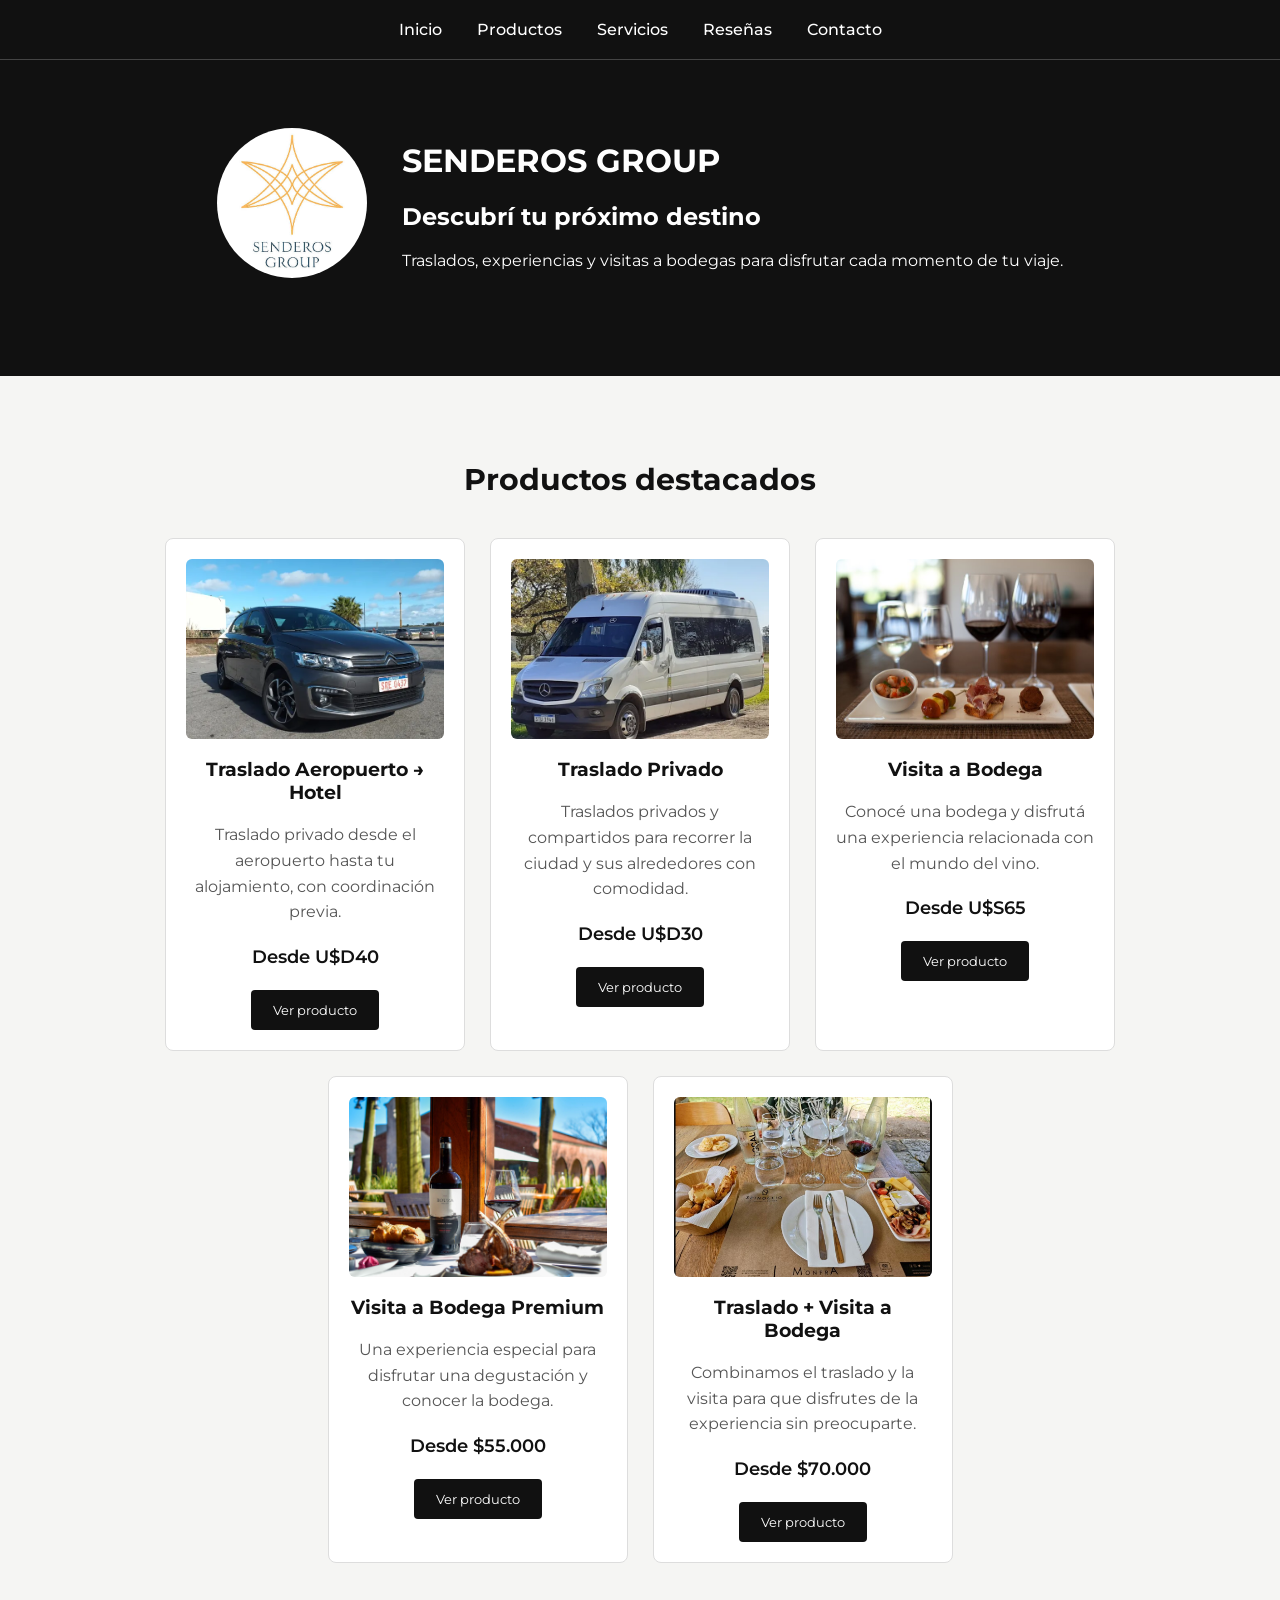
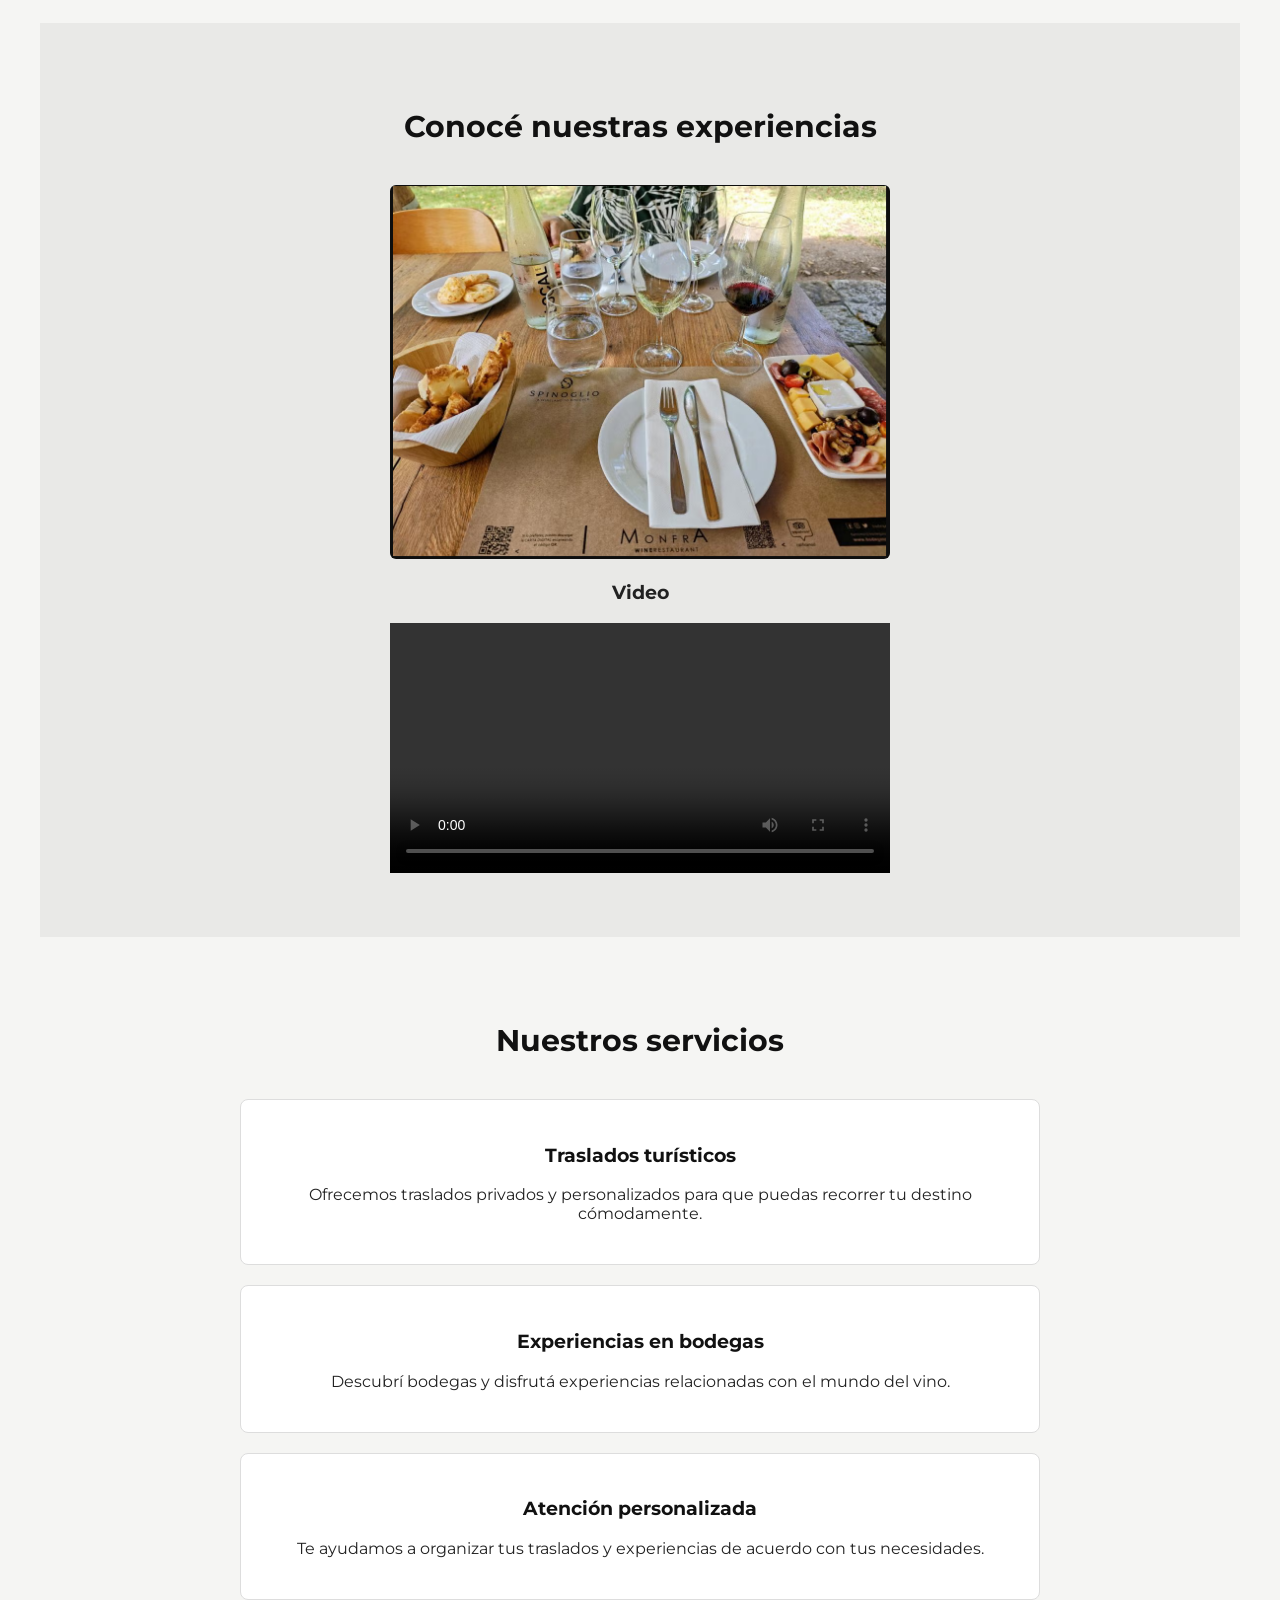
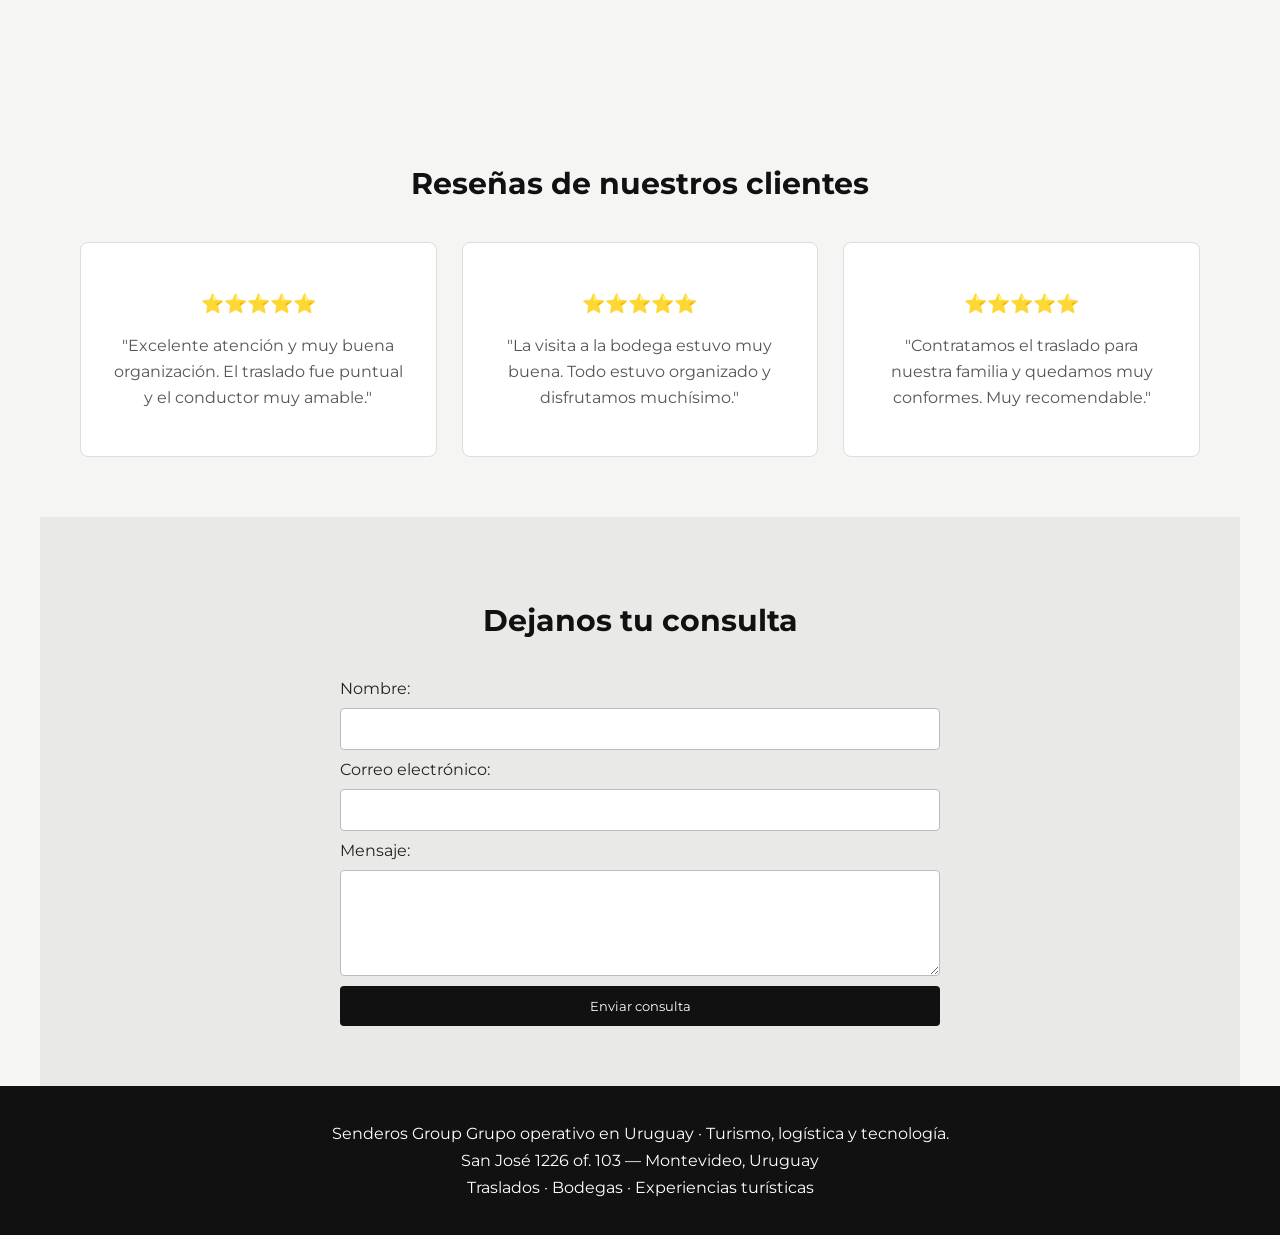
==== index.html @ 41409b84 "Primera entrega del proyecto Senderos Group" ====
<!DOCTYPE html>
<html lang="es">

<head>

    <meta charset="UTF-8">

    <meta name="viewport" content="width=device-width, initial-scale=1.0">

    <title>Senderos Group | Turismo y Experiencias</title>

    <link rel="preconnect" href="https://fonts.googleapis.com">
    <link rel="preconnect" href="https://fonts.gstatic.com" crossorigin>

    <link href="https://fonts.googleapis.com/css2?family=Montserrat:wght@400;500;600;700&display=swap" rel="stylesheet">

    <link rel="stylesheet" href="styles.css">

</head>

<body>

    <header>

        <nav>
            <ul>
                <li><a href="#inicio">Inicio</a></li>
                <li><a href="#productos">Productos</a></li>
                <li><a href="#servicios">Servicios</a></li>
                <li><a href="#resenas">Reseñas</a></li>
                <li><a href="#contacto">Contacto</a></li>
            </ul>
        </nav>

        <div id="inicio" class="encabezado">

            <img src="Imagenes y Videos/images.jfif"
                 alt="Logo de Senderos Group"
                 width="150"
                 height="150">

            <div>
                <h1>SENDEROS GROUP</h1>
                <h2>Descubrí tu próximo destino</h2>

                <p>
                    Traslados, experiencias y visitas a bodegas
                    para disfrutar cada momento de tu viaje.
                </p>
            </div>

        </div>

    </header>


    <main>

        <!-- PRODUCTOS -->

        <section id="productos">

            <h2>Productos destacados</h2>

            <div class="productos-container">

                <article class="card">

                    <img src="Imagenes y Videos/Auto 1.webp"
                         alt="Traslado desde el aeropuerto">

                    <h3>Traslado Aeropuerto → Hotel</h3>

                    <p>
                        Traslado privado desde el aeropuerto hasta
                        tu alojamiento, con coordinación previa.
                    </p>

                    <p class="precio">Desde U$D40</p>

                    <button>Ver producto</button>

                </article>


                <article class="card">

                    <img src="Imagenes y Videos/Minivan 1.webp"
                         alt="Traslado turístico">

                    <h3>Traslado Privado</h3>

                    <p>
                        Traslados privados y compartidos para recorrer la ciudad
                        y sus alrededores con comodidad.
                    </p>

                    <p class="precio">Desde U$D30</p>

                    <button>Ver producto</button>

                </article>


                <article class="card">

                    <img src="Imagenes y Videos/Bodega pizzorno.jpg"
                         alt="Visita a una bodega">

                    <h3>Visita a Bodega</h3>

                    <p>
                        Conocé una bodega y disfrutá una experiencia
                        relacionada con el mundo del vino.
                    </p>

                    <p class="precio">Desde U$S65</p>

                    <button>Ver producto</button>

                </article>


                <article class="card">

                    <img src="Imagenes y Videos/Bodega Bouza.jpg"
                         alt="Visita premium a una bodega">

                    <h3>Visita a Bodega Premium</h3>

                    <p>
                        Una experiencia especial para disfrutar
                        una degustación y conocer la bodega.
                    </p>

                    <p class="precio">Desde $55.000</p>

                    <button>Ver producto</button>

                </article>


                <article class="card">

                    <img src="Imagenes y Videos/Captura de pantalla 2026-09-22 110032.png"
                         alt="Traslado y visita a una bodega">

                    <h3>Traslado + Visita a Bodega</h3>

                    <p>
                        Combinamos el traslado y la visita para que
                        disfrutes de la experiencia sin preocuparte.
                    </p>

                    <p class="precio">Desde $70.000</p>

                    <button>Ver producto</button>

                </article>

            </div>

        </section>


        <!-- MULTIMEDIA -->

        <section id="multimedia">

            <h2>Conocé nuestras experiencias</h2>

            <img src="Imagenes y Videos/Captura de pantalla 2026-09-22 110032.png"
                 alt="Experiencia turística de Senderos Group"
                 width="500">

            <h3>Video</h3>

            <video controls width="500">

                <source src="Imagenes y Videos/video.mp4" type="video/mp4">

                <track src="subtitulos.vtt"
                       kind="subtitles"
                       srclang="es"
                       label="Español">

                Tu navegador no soporta la reproducción de video.

            </video>

        </section>


        <!-- SERVICIOS -->

        <section id="servicios">

            <h2>Nuestros servicios</h2>

            <article>

                <h3>Traslados turísticos</h3>

                <p>
                    Ofrecemos traslados privados y personalizados
                    para que puedas recorrer tu destino cómodamente.
                </p>

            </article>


            <article>

                <h3>Experiencias en bodegas</h3>

                <p>
                    Descubrí bodegas y disfrutá experiencias
                    relacionadas con el mundo del vino.
                </p>

            </article>


            <article>

                <h3>Atención personalizada</h3>

                <p>
                    Te ayudamos a organizar tus traslados y
                    experiencias de acuerdo con tus necesidades.
                </p>

            </article>

        </section>


        <!-- RESEÑAS -->

        <section id="resenas">

            <h2>Reseñas de nuestros clientes</h2>

            <div class="resenas-container">

                <article class="resena">

                    <h3>⭐⭐⭐⭐⭐</h3>

                    <p>
                        "Excelente atención y muy buena organización.
                        El traslado fue puntual y el conductor muy amable."
                    </p>

                </article>


                <article class="resena">

                    <h3>⭐⭐⭐⭐⭐</h3>

                    <p>
                        "La visita a la bodega estuvo muy buena.
                        Todo estuvo organizado y disfrutamos muchísimo."
                    </p>

                </article>


                <article class="resena">

                    <h3>⭐⭐⭐⭐⭐</h3>

                    <p>
                        "Contratamos el traslado para nuestra familia
                        y quedamos muy conformes. Muy recomendable."
                    </p>

                </article>

            </div>

        </section>


        <!-- CONTACTO -->

        <section id="contacto">

            <h2>Dejanos tu consulta</h2>

            <form action="https://formspree.io/f/mzezrora" method="POST">

                <label for="nombre">Nombre:</label>

                <input type="text"
                       id="nombre"
                       name="nombre"
                       required>


                <label for="email">Correo electrónico:</label>

                <input type="email"
                       id="email"
                       name="email"
                       required>


                <label for="mensaje">Mensaje:</label>

                <textarea id="mensaje"
                          name="mensaje"
                          rows="5"
                          required></textarea>


                <button type="submit">Enviar consulta</button>

            </form>

        </section>

    </main>


    <footer>

        <p>
            Senderos Group
            Grupo operativo en Uruguay · Turismo, logística y tecnología.
            <div></div>
            San José 1226 of. 103 — Montevideo, Uruguay
        </p>

        <p>
            Traslados · Bodegas · Experiencias turísticas
        </p>

    </footer>

</body>

</html>
---- styles.css ----
/* =========================
   ESTILOS GENERALES
   ========================= */

* {
    box-sizing: border-box;
}

body {
    margin: 0;
    font-family: "Montserrat", sans-serif;
    background-color: #f5f5f3;
    color: #222222;
}


/* =========================
   HEADER
   ========================= */

header {
    background-color: #111111;
    color: white;
    padding-bottom: 30px;
}


/* =========================
   NAVEGACIÓN
   ========================= */

nav {
    background-color: #111111;
    padding: 20px;
    border-bottom: 1px solid #444444;
}

nav ul {
    list-style: none;
    display: flex;
    justify-content: center;
    gap: 35px;
    margin: 0;
    padding: 0;
}

nav a {
    color: white;
    text-decoration: none;
    font-weight: 500;
}

nav a:hover {
    color: #c9c9c9;
}


/* =========================
   ENCABEZADO
   ========================= */

.encabezado {
    display: flex;
    align-items: center;
    justify-content: center;
    gap: 35px;
    padding: 60px 20px;
    text-align: left;
}

.encabezado img {
    border-radius: 50%;
}


/* =========================
   SECCIONES
   ========================= */

section {
    padding: 60px 40px;
    max-width: 1200px;
    margin: auto;
}

section h2 {
    text-align: center;
    margin-bottom: 40px;
    font-size: 30px;
    color: #111111;
}


/* =========================
   PRODUCTOS - FLEXBOX
   ========================= */

.productos-container {
    display: flex;
    flex-wrap: wrap;
    justify-content: center;
    gap: 25px;
}

.card {
    background-color: white;
    width: 300px;
    padding: 20px;
    border: 1px solid #dddddd;
    border-radius: 8px;
    text-align: center;
}

.card img {
    width: 100%;
    height: 180px;
    object-fit: cover;
    border-radius: 6px;
}

.card h3 {
    margin-top: 15px;
    color: #111111;
}

.card p {
    line-height: 1.6;
    color: #555555;
}

.precio {
    font-weight: 600;
    font-size: 18px;
    color: #111111 !important;
}


/* =========================
   BOTONES
   ========================= */

button {
    background-color: #111111;
    color: white;
    border: none;
    padding: 12px 22px;
    border-radius: 4px;
    cursor: pointer;
    font-family: inherit;
}

button:hover {
    background-color: #444444;
}


/* =========================
   MULTIMEDIA
   ========================= */

#multimedia {
    text-align: center;
    background-color: #e9e9e7;
}

#multimedia img {
    max-width: 100%;
    height: auto;
    border-radius: 6px;
}

#multimedia video {
    max-width: 100%;
}


/* =========================
   SERVICIOS
   ========================= */

#servicios {
    text-align: center;
}

#servicios article {
    background-color: white;
    margin: 20px auto;
    padding: 25px;
    max-width: 800px;
    border: 1px solid #dddddd;
    border-radius: 8px;
}

#servicios h3 {
    color: #111111;
}


/* =========================
   RESEÑAS - GRID
   ========================= */

.resenas-container {
    display: grid;
    grid-template-columns: repeat(3, 1fr);
    gap: 25px;
}

.resena {
    background-color: white;
    padding: 30px;
    border: 1px solid #dddddd;
    border-radius: 8px;
    text-align: center;
}

.resena p {
    line-height: 1.6;
    color: #555555;
}


/* =========================
   CONTACTO
   ========================= */

#contacto {
    background-color: #e9e9e7;
}

form {
    max-width: 600px;
    margin: auto;
    display: flex;
    flex-direction: column;
    gap: 10px;
}

input,
textarea {
    padding: 12px;
    border: 1px solid #bbbbbb;
    border-radius: 4px;
    font-family: inherit;
}

textarea {
    resize: vertical;
}


/* =========================
   FOOTER
   ========================= */

footer {
    background-color: #111111;
    color: white;
    text-align: center;
    padding: 30px;
}

footer p {
    margin: 8px;
}


/* =========================
   DISEÑO RESPONSIVO
   ========================= */

@media (max-width: 768px) {

    nav ul {
        flex-direction: column;
        align-items: center;
        gap: 15px;
    }

    .encabezado {
        flex-direction: column;
        text-align: center;
    }

    .resenas-container {
        grid-template-columns: 1fr;
    }

    section {
        padding: 40px 20px;
    }

    .productos-container {
        flex-direction: column;
        align-items: center;
    }

    .card {
        width: 100%;
        max-width: 350px;
    }

    form {
        width: 100%;
    }
}
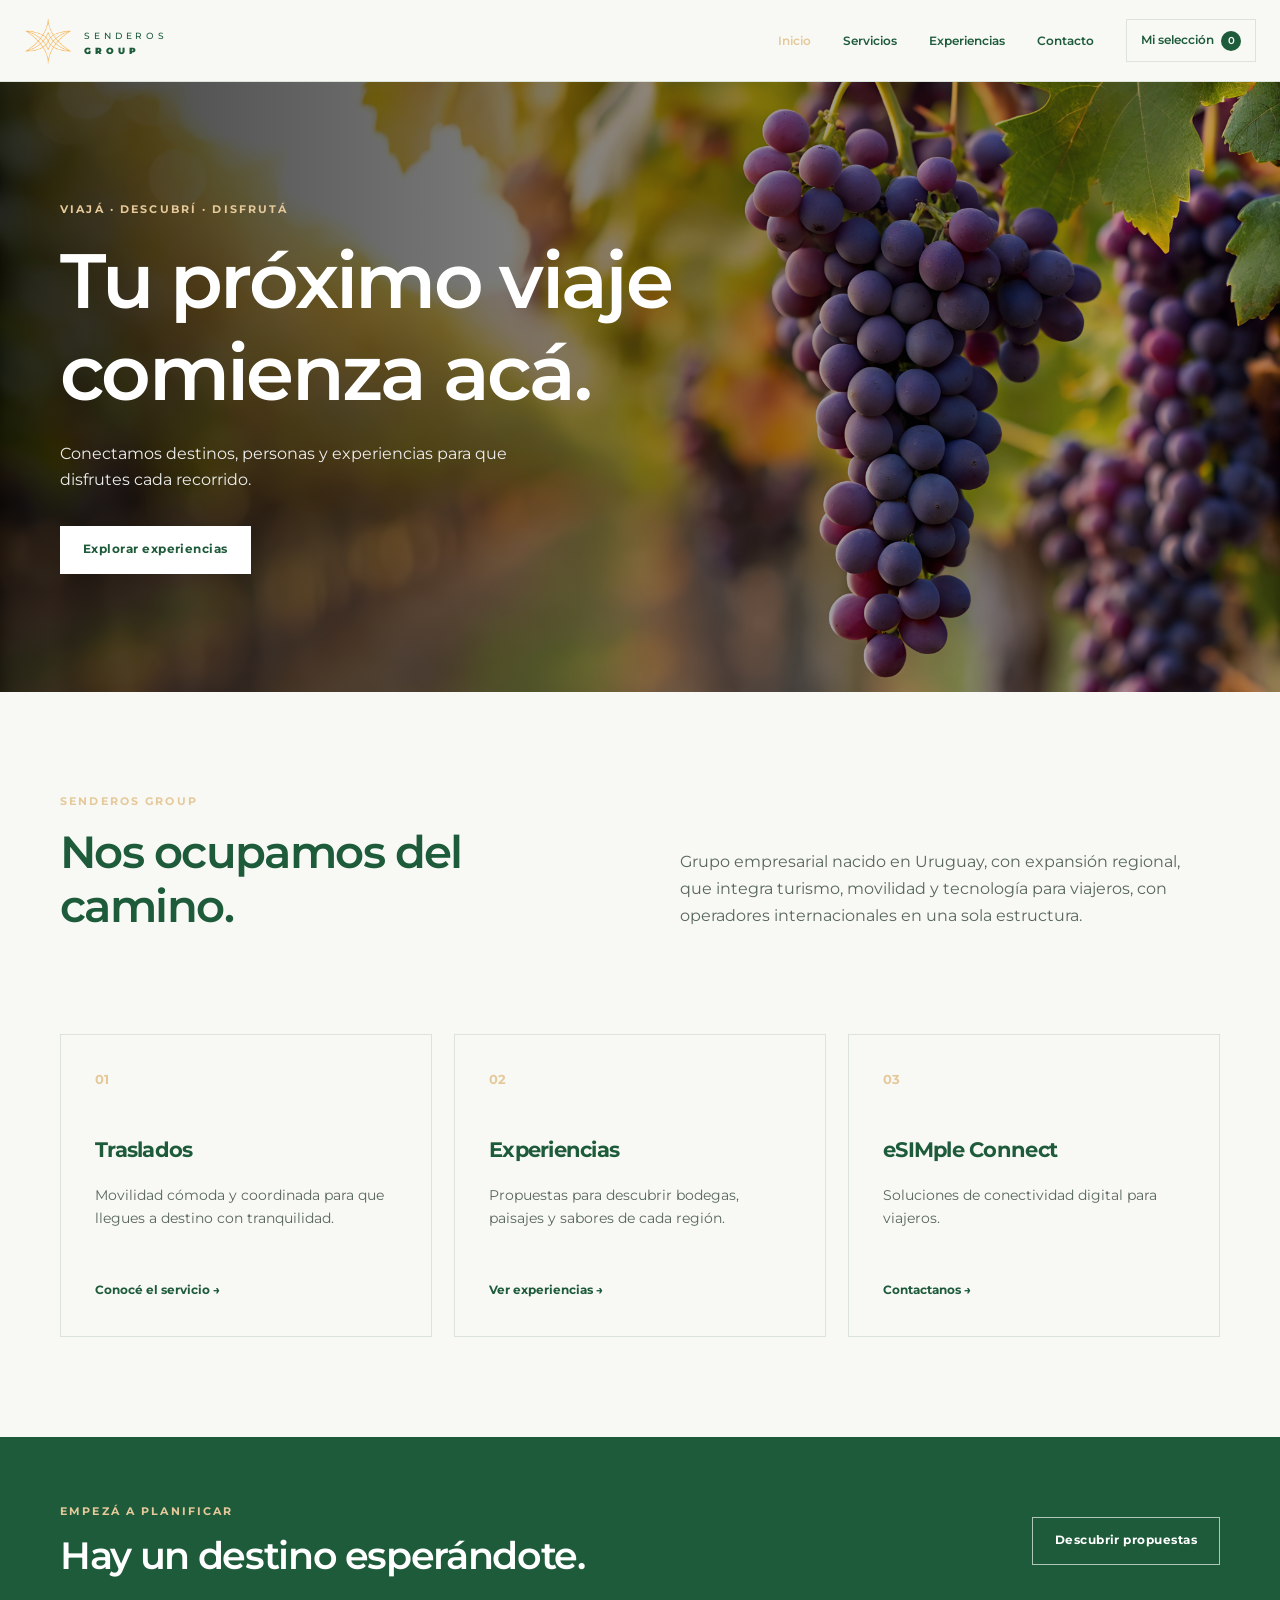
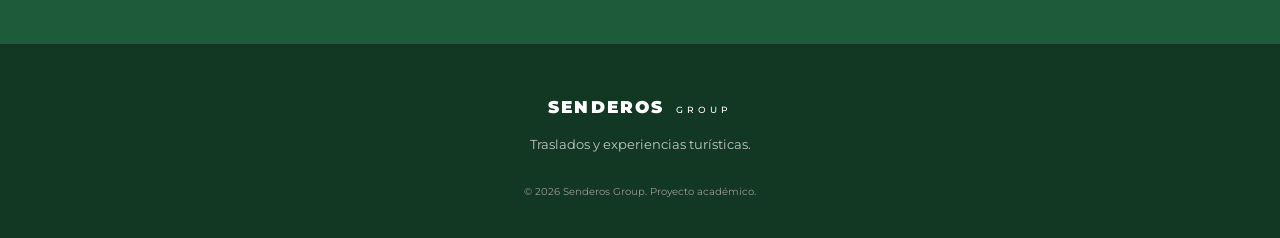
==== commit d8b13a63: "Entrega final Senderos Group" ====
--- a/index.html
+++ b/index.html
@@ -1,344 +1,80 @@
 <!DOCTYPE html>
 <html lang="es">
+<head>
+  <meta charset="UTF-8">
+  <meta name="viewport" content="width=device-width, initial-scale=1.0">
+  <meta name="description" content="Senderos Group: experiencias turísticas, traslados y visitas a bodegas.">
+  <title>Senderos Group | Inicio</title>
+  <link rel="preconnect" href="https://fonts.googleapis.com">
+  <link rel="preconnect" href="https://fonts.gstatic.com" crossorigin>
+  <link href="https://fonts.googleapis.com/css2?family=Montserrat:wght@400;500;600;700&display=swap" rel="stylesheet">
+  <link rel="stylesheet" href="css/styles.css">
+  <script src="js/app.js" defer></script>
+</head>
+<body>
+  <header class="site-header">
+    <a class="brand" href="index.html">
+    <img src="assets/Logo Senderos.png" alt="Logo de Senderos Group">
+    <span class="brand-name">SENDEROS<small>GROUP</small></span></a>
+    <button class="menu-toggle" aria-label="Abrir menú" aria-expanded="false">☰</button>
+    <nav class="main-nav" aria-label="Navegación principal">
+      <a class="active" href="index.html">Inicio</a>
+      <a href="servicios.html">Servicios</a>
+      <a href="productos.html">Experiencias</a>
+      <a href="contacto.html">Contacto</a>
+      <a class="nav-cart" href="carrito.html">Mi selección <span class="cart-count">0</span></a>
+    </nav>
+  </header>
 
-<head>
+  <main>
+    <section class="hero">
+      <div class="hero-content">
+        <p class="eyebrow">VIAJÁ · DESCUBRÍ · DISFRUTÁ</p>
+        <h1>Tu próximo viaje<br>comienza acá.</h1>
+        <p>Conectamos destinos, personas y experiencias para que disfrutes cada recorrido.</p>
+        <a class="button button-light" href="productos.html">Explorar experiencias</a>
+      </div>
+    </section>
 
-    <meta charset="UTF-8">
+    <section class="section intro-section">
+      <div class="section-heading">
+        <p class="eyebrow">SENDEROS GROUP</p>
+        <h2>Nos ocupamos del camino.</h2>
+      </div>
+      <p class="intro-copy">Grupo empresarial nacido en Uruguay, con expansión regional, que integra turismo, movilidad y tecnología para viajeros, con operadores internacionales en una sola estructura.</p>
+    </section>
 
-    <meta name="viewport" content="width=device-width, initial-scale=1.0">
+    <section class="section feature-grid">
+      <article class="feature-card">
+        <div class="feature-number">01</div>
+        <h3>Traslados</h3>
+        <p>Movilidad cómoda y coordinada para que llegues a destino con tranquilidad.</p>
+        <a href="servicios.html">Conocé el servicio →</a>
+      </article>
+      <article class="feature-card">
+        <div class="feature-number">02</div>
+        <h3>Experiencias</h3>
+        <p>Propuestas para descubrir bodegas, paisajes y sabores de cada región.</p>
+        <a href="productos.html">Ver experiencias →</a>
+      </article>
+      <article class="feature-card">
+        <div class="feature-number">03</div>
+        <h3>eSIMple Connect</h3>
+        <p>Soluciones de conectividad digital para viajeros.</p>
+        <a href="contacto.html">Contactanos →</a>
+      </article>
+    </section>
 
-    <title>Senderos Group | Turismo y Experiencias</title>
+    <section class="cta-band">
+      <div><p class="eyebrow">EMPEZÁ A PLANIFICAR</p><h2>Hay un destino esperándote.</h2></div>
+      <a class="button button-outline-light" href="productos.html">Descubrir propuestas</a>
+    </section>
+  </main>
 
-    <link rel="preconnect" href="https://fonts.googleapis.com">
-    <link rel="preconnect" href="https://fonts.gstatic.com" crossorigin>
-
-    <link href="https://fonts.googleapis.com/css2?family=Montserrat:wght@400;500;600;700&display=swap" rel="stylesheet">
-
-    <link rel="stylesheet" href="styles.css">
-
-</head>
-
-<body>
-
-    <header>
-
-        <nav>
-            <ul>
-                <li><a href="#inicio">Inicio</a></li>
-                <li><a href="#productos">Productos</a></li>
-                <li><a href="#servicios">Servicios</a></li>
-                <li><a href="#resenas">Reseñas</a></li>
-                <li><a href="#contacto">Contacto</a></li>
-            </ul>
-        </nav>
-
-        <div id="inicio" class="encabezado">
-
-            <img src="Imagenes y Videos/images.jfif"
-                 alt="Logo de Senderos Group"
-                 width="150"
-                 height="150">
-
-            <div>
-                <h1>SENDEROS GROUP</h1>
-                <h2>Descubrí tu próximo destino</h2>
-
-                <p>
-                    Traslados, experiencias y visitas a bodegas
-                    para disfrutar cada momento de tu viaje.
-                </p>
-            </div>
-
-        </div>
-
-    </header>
-
-
-    <main>
-
-        <!-- PRODUCTOS -->
-
-        <section id="productos">
-
-            <h2>Productos destacados</h2>
-
-            <div class="productos-container">
-
-                <article class="card">
-
-                    <img src="Imagenes y Videos/Auto 1.webp"
-                         alt="Traslado desde el aeropuerto">
-
-                    <h3>Traslado Aeropuerto → Hotel</h3>
-
-                    <p>
-                        Traslado privado desde el aeropuerto hasta
-                        tu alojamiento, con coordinación previa.
-                    </p>
-
-                    <p class="precio">Desde U$D40</p>
-
-                    <button>Ver producto</button>
-
-                </article>
-
-
-                <article class="card">
-
-                    <img src="Imagenes y Videos/Minivan 1.webp"
-                         alt="Traslado turístico">
-
-                    <h3>Traslado Privado</h3>
-
-                    <p>
-                        Traslados privados y compartidos para recorrer la ciudad
-                        y sus alrededores con comodidad.
-                    </p>
-
-                    <p class="precio">Desde U$D30</p>
-
-                    <button>Ver producto</button>
-
-                </article>
-
-
-                <article class="card">
-
-                    <img src="Imagenes y Videos/Bodega pizzorno.jpg"
-                         alt="Visita a una bodega">
-
-                    <h3>Visita a Bodega</h3>
-
-                    <p>
-                        Conocé una bodega y disfrutá una experiencia
-                        relacionada con el mundo del vino.
-                    </p>
-
-                    <p class="precio">Desde U$S65</p>
-
-                    <button>Ver producto</button>
-
-                </article>
-
-
-                <article class="card">
-
-                    <img src="Imagenes y Videos/Bodega Bouza.jpg"
-                         alt="Visita premium a una bodega">
-
-                    <h3>Visita a Bodega Premium</h3>
-
-                    <p>
-                        Una experiencia especial para disfrutar
-                        una degustación y conocer la bodega.
-                    </p>
-
-                    <p class="precio">Desde $55.000</p>
-
-                    <button>Ver producto</button>
-
-                </article>
-
-
-                <article class="card">
-
-                    <img src="Imagenes y Videos/Captura de pantalla 2026-09-22 110032.png"
-                         alt="Traslado y visita a una bodega">
-
-                    <h3>Traslado + Visita a Bodega</h3>
-
-                    <p>
-                        Combinamos el traslado y la visita para que
-                        disfrutes de la experiencia sin preocuparte.
-                    </p>
-
-                    <p class="precio">Desde $70.000</p>
-
-                    <button>Ver producto</button>
-
-                </article>
-
-            </div>
-
-        </section>
-
-
-        <!-- MULTIMEDIA -->
-
-        <section id="multimedia">
-
-            <h2>Conocé nuestras experiencias</h2>
-
-            <img src="Imagenes y Videos/Captura de pantalla 2026-09-22 110032.png"
-                 alt="Experiencia turística de Senderos Group"
-                 width="500">
-
-            <h3>Video</h3>
-
-            <video controls width="500">
-
-                <source src="Imagenes y Videos/video.mp4" type="video/mp4">
-
-                <track src="subtitulos.vtt"
-                       kind="subtitles"
-                       srclang="es"
-                       label="Español">
-
-                Tu navegador no soporta la reproducción de video.
-
-            </video>
-
-        </section>
-
-
-        <!-- SERVICIOS -->
-
-        <section id="servicios">
-
-            <h2>Nuestros servicios</h2>
-
-            <article>
-
-                <h3>Traslados turísticos</h3>
-
-                <p>
-                    Ofrecemos traslados privados y personalizados
-                    para que puedas recorrer tu destino cómodamente.
-                </p>
-
-            </article>
-
-
-            <article>
-
-                <h3>Experiencias en bodegas</h3>
-
-                <p>
-                    Descubrí bodegas y disfrutá experiencias
-                    relacionadas con el mundo del vino.
-                </p>
-
-            </article>
-
-
-            <article>
-
-                <h3>Atención personalizada</h3>
-
-                <p>
-                    Te ayudamos a organizar tus traslados y
-                    experiencias de acuerdo con tus necesidades.
-                </p>
-
-            </article>
-
-        </section>
-
-
-        <!-- RESEÑAS -->
-
-        <section id="resenas">
-
-            <h2>Reseñas de nuestros clientes</h2>
-
-            <div class="resenas-container">
-
-                <article class="resena">
-
-                    <h3>⭐⭐⭐⭐⭐</h3>
-
-                    <p>
-                        "Excelente atención y muy buena organización.
-                        El traslado fue puntual y el conductor muy amable."
-                    </p>
-
-                </article>
-
-
-                <article class="resena">
-
-                    <h3>⭐⭐⭐⭐⭐</h3>
-
-                    <p>
-                        "La visita a la bodega estuvo muy buena.
-                        Todo estuvo organizado y disfrutamos muchísimo."
-                    </p>
-
-                </article>
-
-
-                <article class="resena">
-
-                    <h3>⭐⭐⭐⭐⭐</h3>
-
-                    <p>
-                        "Contratamos el traslado para nuestra familia
-                        y quedamos muy conformes. Muy recomendable."
-                    </p>
-
-                </article>
-
-            </div>
-
-        </section>
-
-
-        <!-- CONTACTO -->
-
-        <section id="contacto">
-
-            <h2>Dejanos tu consulta</h2>
-
-            <form action="https://formspree.io/f/mzezrora" method="POST">
-
-                <label for="nombre">Nombre:</label>
-
-                <input type="text"
-                       id="nombre"
-                       name="nombre"
-                       required>
-
-
-                <label for="email">Correo electrónico:</label>
-
-                <input type="email"
-                       id="email"
-                       name="email"
-                       required>
-
-
-                <label for="mensaje">Mensaje:</label>
-
-                <textarea id="mensaje"
-                          name="mensaje"
-                          rows="5"
-                          required></textarea>
-
-
-                <button type="submit">Enviar consulta</button>
-
-            </form>
-
-        </section>
-
-    </main>
-
-
-    <footer>
-
-        <p>
-            Senderos Group
-            Grupo operativo en Uruguay · Turismo, logística y tecnología.
-            <div></div>
-            San José 1226 of. 103 — Montevideo, Uruguay
-        </p>
-
-        <p>
-            Traslados · Bodegas · Experiencias turísticas
-        </p>
-
-    </footer>
-
+  <footer class="site-footer">
+    <a class="brand brand-footer" href="index.html">SENDEROS<span>GROUP</span></a>
+    <p>Traslados y experiencias turísticas.</p>
+    <small>© <span class="current-year"></span> Senderos Group. Proyecto académico.</small>
+  </footer>
 </body>
-
 </html>
--- a/css/styles.css
+++ b/css/styles.css
@@ -0,0 +1,179 @@
+/* FONDO */
+:root {
+  --black: #1E5B3A;
+  --charcoal: #1E5B3A;
+  --white: #F8F9F5;
+  --off-white: #F8F9F5;
+  --soft-gray: #EEF1EA;
+  --mid-gray: #58665D;
+  --border: #DCE3DA;
+  --accent: #E5C99B;
+}
+* { box-sizing: border-box; }
+html { scroll-behavior: smooth; }
+body { margin: 0; font-family: "Montserrat", sans-serif; color: var(--black); background: var(--white); line-height: 1.65; }
+a { color: inherit; text-decoration: none; }
+button, input, textarea { font: inherit; }
+button { cursor: pointer; }
+img { display: block; max-width: 100%; }
+h1, h2, h3, p { margin-top: 0; }
+h1, h2, h3 { line-height: 1.2; letter-spacing: -.035em; }
+h1 { font-size: clamp(2.7rem, 6vw, 5.8rem); font-weight: 600; }
+h2 { font-size: clamp(2rem, 3.5vw, 3.2rem); font-weight: 600; }
+h3 { font-size: 1.3rem; }
+.eyebrow { margin-bottom: 1rem; color: var(--accent); font-size: .7rem; font-weight: 700; letter-spacing: .19em; }
+.section { width: min(1160px, calc(100% - 48px)); margin: 0 auto; padding: 100px 0; }
+.site-header { min-height: 82px; padding: 0 max(24px, calc((100% - 1240px) / 2)); display: flex; align-items: center; justify-content: space-between; gap: 30px; background: var(--white); border-bottom: 1px solid var(--border); position: relative; z-index: 5; }
+.brand { display: inline-flex; flex-direction: column; font-size: 1.05rem; line-height: 1; font-weight: 700; letter-spacing: .13em; }
+.brand span { margin-top: 5px; font-size: .58rem; font-weight: 500; letter-spacing: .42em; }
+.main-nav { display: flex; align-items: center; gap: clamp(14px, 2.5vw, 34px); }
+.main-nav a { font-size: .75rem; font-weight: 600; transition: color .2s; }
+.main-nav a:hover, .main-nav a.active { color: var(--accent); }
+.nav-cart { padding: 10px 14px; border: 1px solid var(--border); }
+.cart-count { display: inline-grid; place-items: center; min-width: 20px; height: 20px; margin-left: 4px; padding: 0 5px; border-radius: 50px; color: white; background: var(--black); font-size: .65rem; }
+.menu-toggle { display: none; border: 0; background: transparent; font-size: 1.6rem; }
+.brand {
+    display: flex;
+    flex-direction: row;
+    align-items: center;
+    gap: 12px;
+    font-size: 1.05rem;
+    font-weight: 900;
+    letter-spacing: .13em;
+}
+.brand img {
+    width: 48px;
+    height: 48px;
+    object-fit: contain;
+}
+.brand-name {
+    display: flex;
+    flex-direction: column;
+    line-height: 1;
+}
+.brand-name small {
+    margin-top: 5px;
+    font-size: .58rem;
+    font-weight: 900;
+    letter-spacing: .42em;
+}
+footer .brand-footer {
+    justify-content: center;
+    margin-left: auto;
+    margin-right: auto;
+}
+
+/*INICIO*/
+.hero { min-height: 610px; display: flex; align-items: center; padding: 80px max(24px, calc((100% - 1160px) / 2)); color: white; background: linear-gradient(90deg, rgba(0,0,0,.76), rgba(0,0,0,.15)), url("../assets/hero.jpeg") center/cover no-repeat; }
+.hero-content { max-width: 650px; }
+.hero h1 { margin-bottom: 22px; }
+.hero-content > p:not(.eyebrow) { max-width: 500px; margin-bottom: 32px; color: #eeeeee; }
+.button { display: inline-flex; justify-content: center; align-items: center; min-height: 48px; padding: 13px 22px; border: 1px solid transparent; font-size: .72rem; font-weight: 700; letter-spacing: .04em; transition: .2s ease; }
+.button:hover { transform: translateY(-2px); }
+.button-light { color: var(--black); background: white; }
+.button-dark { color: white; background: var(--black); }
+.button-dark:hover { background: #3a3a3a; }
+.button-outline-light { color: white; border-color: rgba(255,255,255,.65); }
+.intro-section { display: grid; grid-template-columns: 1fr 1fr; align-items: end; gap: 80px; }
+.section-heading h2 { max-width: 470px; margin-bottom: 0; }
+.intro-copy { max-width: 510px; margin-bottom: 5px; color: var(--mid-gray); font-size: 1.02rem; }
+.feature-grid { display: grid; grid-template-columns: repeat(3, 1fr); gap: 22px; padding-top: 0; }
+.feature-card { padding: 34px; border: 1px solid var(--border); }
+.feature-number { margin-bottom: 48px; color: var(--accent); font-size: .8rem; font-weight: 700; }
+.feature-card p { min-height: 78px; color: var(--mid-gray); font-size: .88rem; }
+.feature-card a { font-size: .75rem; font-weight: 700; }
+.cta-band { display: flex; justify-content: space-between; align-items: center; gap: 30px; padding: 65px max(24px, calc((100% - 1160px) / 2)); color: white; background: var(--black); }
+.cta-band h2 { margin-bottom: 0; font-size: clamp(1.8rem, 3vw, 2.8rem); }
+.cta-band .eyebrow { margin-bottom: 12px; }
+
+/* PAGINAS */
+.page-hero { padding: 100px max(24px, calc((100% - 1160px) / 2)) 90px; background: var(--off-white); }
+.page-hero h1 { margin-bottom: 20px; }
+.page-hero > p:last-child { max-width: 600px; color: var(--mid-gray); }
+.page-hero.compact { padding-top: 78px; padding-bottom: 70px; }
+.service-list { padding-top: 40px; }
+.service-row { display: grid; grid-template-columns: 100px 1fr; gap: 30px; padding: 45px 0; border-bottom: 1px solid var(--border); }
+.service-index { color: var(--accent); font-size: 1rem; font-weight: 700; }
+.service-row h2 { margin-bottom: 14px; font-size: 2rem; }
+.service-row p { max-width: 760px; margin-bottom: 0; color: var(--mid-gray); }
+
+/* EXPERIENCIAS */
+.catalog-toolbar { display: flex; justify-content: space-between; align-items: end; gap: 24px; margin-bottom: 35px; }
+.catalog-toolbar h2 { margin-bottom: 0; font-size: 2rem; }
+.search-label { display: grid; gap: 7px; font-size: .72rem; font-weight: 700; }
+.search-label input { width: min(300px, 70vw); }
+input, textarea { width: 100%; padding: 13px 14px; border: 1px solid var(--border); border-radius: 0; background: white; color: var(--black); outline: none; }
+input:focus, textarea:focus { border-color: var(--accent); }
+.product-grid { display: grid; grid-template-columns: repeat(3, 1fr); gap: 25px; }
+.product-card { border: 1px solid var(--border); background: white; }
+.product-image { width: 100%; aspect-ratio: 4 / 3; object-fit: cover; background: var(--soft-gray); }
+.product-info { padding: 24px; }
+.product-info .eyebrow { margin-bottom: 9px; }
+.product-info h3 { margin-bottom: 10px; }
+.product-info > p:not(.eyebrow) { min-height: 68px; color: var(--mid-gray); font-size: .82rem; }
+.product-bottom { display: flex; justify-content: space-between; align-items: center; gap: 10px; padding-top: 15px; border-top: 1px solid var(--border); }
+.product-bottom strong { font-size: .9rem; }
+.product-bottom .button { min-height: 40px; padding: 9px 14px; font-size: .65rem; }
+.empty-state { padding: 30px; text-align: center; background: var(--off-white); }
+
+/* CARRITO */
+.cart-section { display: grid; grid-template-columns: 1.6fr 1fr; align-items: start; gap: 50px; }
+.cart-item { display: grid; grid-template-columns: 1fr auto auto auto; align-items: center; gap: 20px; padding: 24px 0; border-bottom: 1px solid var(--border); }
+.cart-item h3 { margin-bottom: 7px; }
+.cart-item p:not(.eyebrow) { margin-bottom: 0; color: var(--mid-gray); font-size: .78rem; }
+.cart-item .eyebrow { margin-bottom: 5px; }
+.quantity-control { display: flex; align-items: center; gap: 12px; }
+.quantity-btn { width: 30px; height: 30px; border: 1px solid var(--border); background: white; }
+.remove-btn, .text-button { border: 0; background: transparent; color: var(--mid-gray); text-decoration: underline; font-size: .72rem; }
+.cart-summary { padding: 30px; background: var(--off-white); }
+.cart-summary h2 { margin-bottom: 30px; font-size: 1.8rem; }
+.summary-line { display: flex; justify-content: space-between; gap: 15px; padding: 14px 0; border-bottom: 1px solid var(--border); font-size: .82rem; }
+.disclaimer { margin: 20px 0; color: var(--mid-gray); font-size: .7rem; }
+.full-button { width: 100%; }
+.cart-summary .text-button { display: block; margin: 18px auto 0; }
+.empty-cart { padding: 45px 30px; background: var(--off-white); }
+.empty-cart p { color: var(--mid-gray); }
+
+/* CONTACTO */
+.contact-layout { display: grid; grid-template-columns: .8fr 1.2fr; gap: 100px; }
+.contact-layout h2 { font-size: 2.4rem; }
+.contact-layout > div > p:last-child { max-width: 390px; color: var(--mid-gray); }
+.contact-form { display: grid; gap: 10px; }
+.contact-form label { margin-top: 8px; font-size: .75rem; font-weight: 700; }
+.contact-form textarea { resize: vertical; }
+.contact-form .button { margin-top: 12px; justify-self: start; }
+.form-feedback { min-height: 25px; margin: 0; color: #356b45; font-size: .8rem; }
+
+/* FOOTER */
+.site-footer { padding: 55px 24px 35px; text-align: center; color: white; background: #123824; }
+.brand-footer { align-items: center; margin-bottom: 18px; }
+.site-footer p { margin-bottom: 22px; color: #c4c4c4; font-size: .8rem; }
+.site-footer small { color: #999999; font-size: .65rem; }
+
+@media (max-width: 850px) {
+  .site-header { min-height: 72px; }
+  .menu-toggle { display: block; }
+  .main-nav { display: none; position: absolute; top: 72px; left: 0; right: 0; padding: 22px 24px; flex-direction: column; align-items: stretch; gap: 18px; background: white; border-bottom: 1px solid var(--border); }
+  .main-nav.is-open { display: flex; }
+  .main-nav a { padding: 5px 0; }
+  .nav-cart { border: 0; }
+  .intro-section, .contact-layout { grid-template-columns: 1fr; gap: 30px; }
+  .feature-grid, .product-grid { grid-template-columns: repeat(2, 1fr); }
+  .cart-section { grid-template-columns: 1fr; gap: 30px; }
+}
+@media (max-width: 560px) {
+  .section { width: min(100% - 36px, 1160px); padding: 68px 0; }
+  .hero { min-height: 540px; }
+  .feature-grid, .product-grid { grid-template-columns: 1fr; }
+  .feature-card p, .product-info > p:not(.eyebrow) { min-height: auto; }
+  .cta-band { align-items: flex-start; flex-direction: column; padding-top: 48px; padding-bottom: 48px; }
+  .page-hero { padding-top: 70px; padding-bottom: 60px; }
+  .catalog-toolbar { align-items: stretch; flex-direction: column; }
+  .search-label input { width: 100%; }
+  .service-row { grid-template-columns: 42px 1fr; gap: 15px; padding: 32px 0; }
+  .service-row h2 { font-size: 1.5rem; }
+  .cart-item { grid-template-columns: 1fr auto; gap: 12px; }
+  .cart-item > strong { grid-column: 1; }
+  .remove-btn { justify-self: end; }
+  .quantity-control { justify-self: end; }
+}
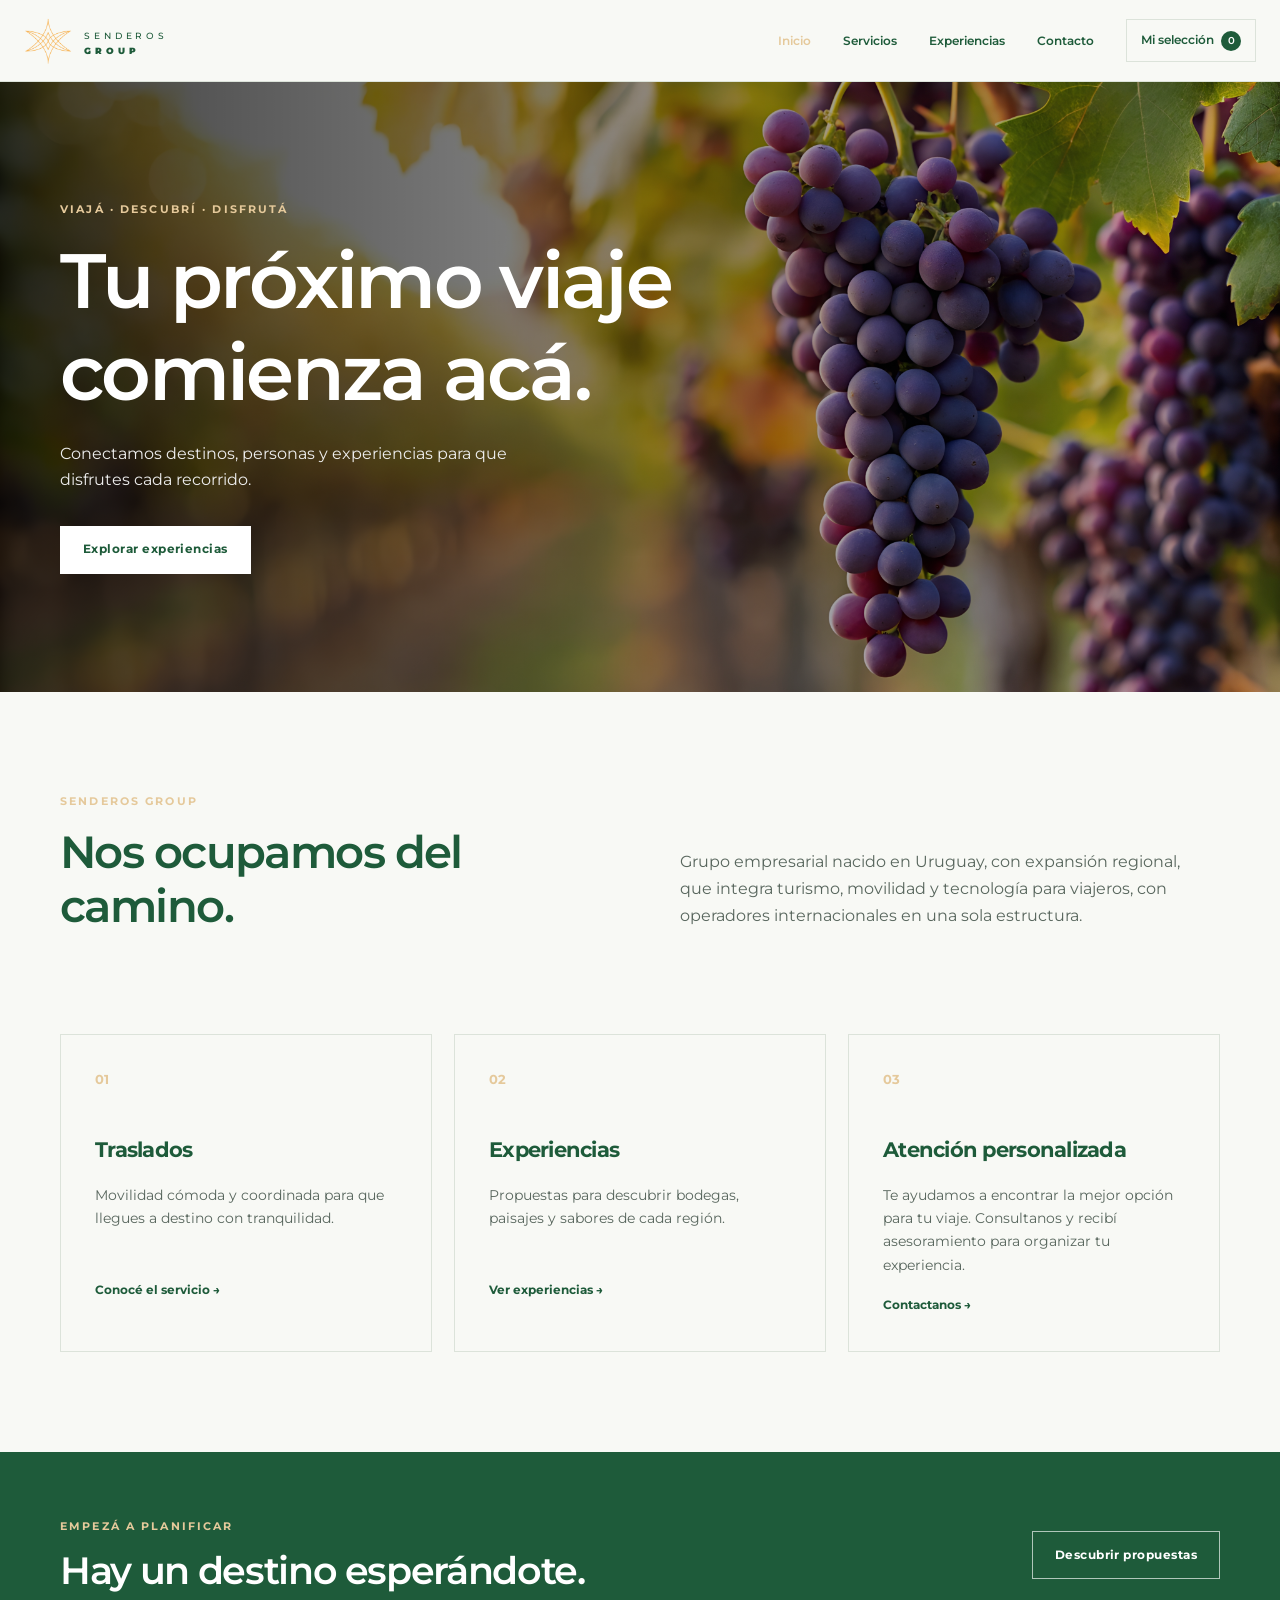
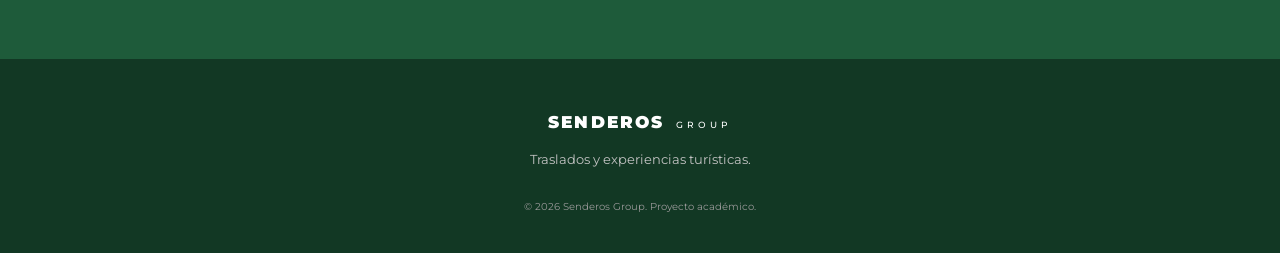
==== commit 98103e79: "Actualizacion de contenido y diseño" ====
--- a/index.html
+++ b/index.html
@@ -59,8 +59,8 @@
       </article>
       <article class="feature-card">
         <div class="feature-number">03</div>
-        <h3>eSIMple Connect</h3>
-        <p>Soluciones de conectividad digital para viajeros.</p>
+        <h3>Atención personalizada</h3>
+        <p>Te ayudamos a encontrar la mejor opción para tu viaje. Consultanos y recibí asesoramiento para organizar tu experiencia.</p>
         <a href="contacto.html">Contactanos →</a>
       </article>
     </section>
